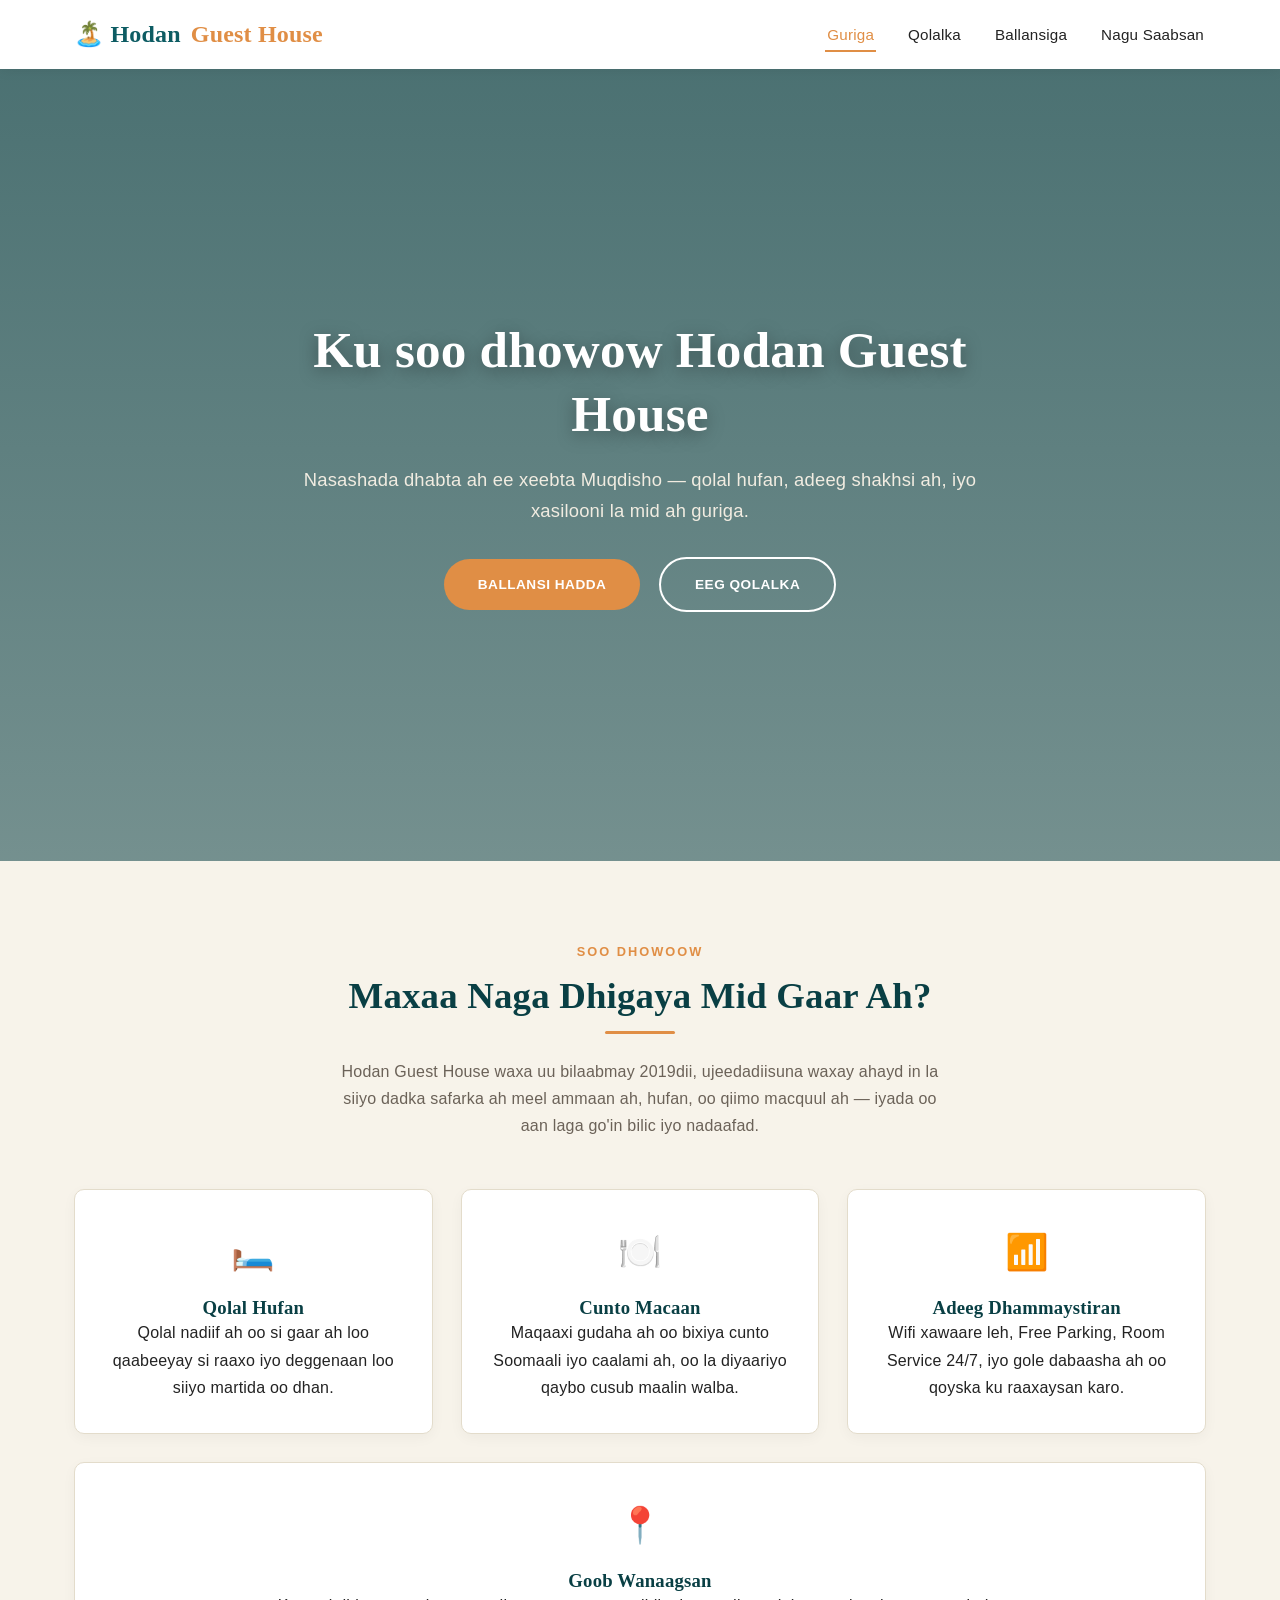
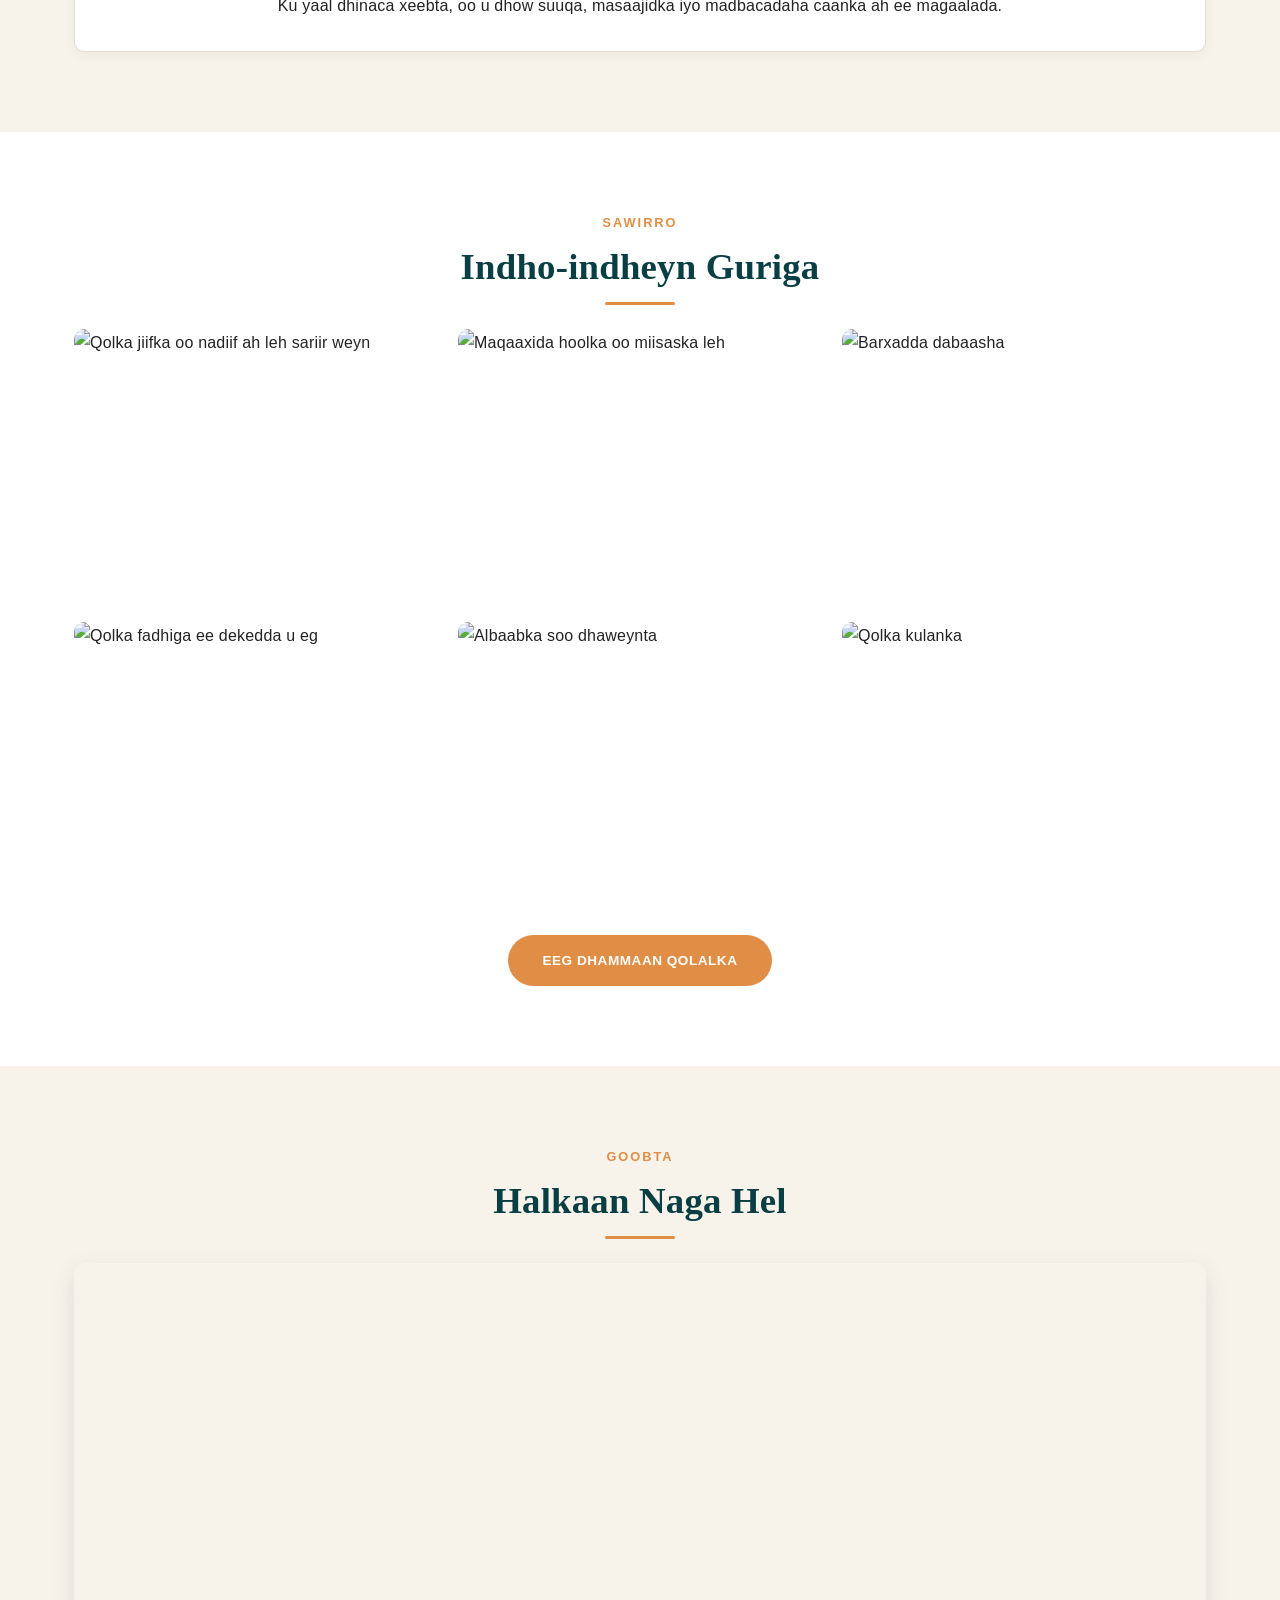
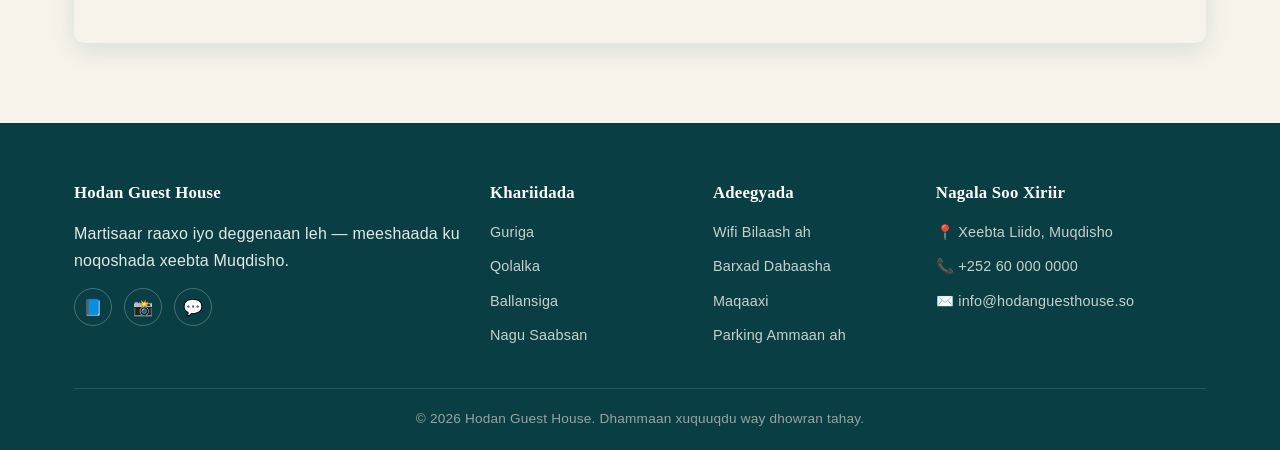
==== index.html @ 6d7d0644 "Add files via upload" ====
<!DOCTYPE html>
<html lang="so">
<head>
  <meta charset="UTF-8">
  <meta name="viewport" content="width=device-width, initial-scale=1.0">
  <title>Hodan Guest House | Bogga Hore</title>
  <link rel="stylesheet" href="style.css">
</head>
<body>
  <header class="site-header">
    <div class="nav-wrapper">
      <a href="index.html" class="logo">🏝️ Hodan <span>Guest House</span></a>
      <nav class="main-nav">
        <ul>
          <li><a href="index.html" class="active">Guriga</a></li>
          <li><a href="rooms.html">Qolalka</a></li>
          <li><a href="booking.html">Ballansiga</a></li>
          <li><a href="about.html">Nagu Saabsan</a></li>
        </ul>
      </nav>    
    </div>
  </header>
  <section class="hero">
    <div class="hero-content">
      <h1>Ku soo dhowow Hodan Guest House</h1>
      <p>Nasashada dhabta ah ee xeebta Muqdisho — qolal hufan, adeeg shakhsi ah, iyo xasilooni la mid ah guriga.</p>
      <a href="booking.html" class="btn">Ballansi Hadda</a>
      <a href="rooms.html" class="btn btn-outline">Eeg Qolalka</a>
    </div>
  </section>
  <main>
    <section id="overview">
      <div class="container">
        <span class="eyebrow">Soo Dhowoow</span>
        <h2 class="section-title">Maxaa Naga Dhigaya Mid Gaar Ah?</h2>
        <div class="divider"></div>
        <p class="section-sub">Hodan Guest House waxa uu bilaabmay 2019dii, ujeedadiisuna waxay ahayd in la siiyo dadka safarka ah meel ammaan ah, hufan, oo qiimo macquul ah — iyada oo aan laga go'in bilic iyo nadaafad.</p>

        <div class="overview-grid">
          <article class="overview-card">
            <div class="icon">🛏️</div>
            <h3>Qolal Hufan</h3>
            <p>Qolal nadiif ah oo si gaar ah loo qaabeeyay si raaxo iyo deggenaan loo siiyo martida oo dhan.</p>
          </article>
          <article class="overview-card">
            <div class="icon">🍽️</div>
            <h3>Cunto Macaan</h3>
            <p>Maqaaxi gudaha ah oo bixiya cunto Soomaali iyo caalami ah, oo la diyaariyo qaybo cusub maalin walba.</p>
          </article>
          <article class="overview-card">
            <div class="icon">📶</div>
            <h3>Adeeg Dhammaystiran</h3>
            <p>Wifi xawaare leh, Free Parking, Room Service 24/7, iyo gole dabaasha ah oo qoyska ku raaxaysan karo.</p>
          </article>
          <article class="overview-card">
            <div class="icon">📍</div>
            <h3>Goob Wanaagsan</h3>
            <p>Ku yaal dhinaca xeebta, oo u dhow suuqa, masaajidka iyo madbacadaha caanka ah ee magaalada.</p>
          </article>
        </div>
      </div>
    </section>
    <section class="bg-alt" id="gallery-preview">
      <div class="container">
        <span class="eyebrow">Sawirro</span>
        <h2 class="section-title">Indho-indheyn Guriga</h2>
        <div class="divider"></div>

        <div class="gallery-grid">
          <figure class="gallery-item">
            <img src="images/Qlka jiifka.jpeg" alt="Qolka jiifka oo nadiif ah leh sariir weyn">
            <figcaption class="gallery-caption">Qolka Deluxe</figcaption>
          </figure>
          <figure class="gallery-item">
            <img src="images/maqaaxida hoolka.jpeg" alt="Maqaaxida hoolka oo miisaska leh">
            <figcaption class="gallery-caption">Maqaaxida</figcaption>
          </figure>
          <figure class="gallery-item">
            <img src="images/barxada dabaasha.jpeg" alt="Barxadda dabaasha">
            <figcaption class="gallery-caption">Barxadda Dabaasha</figcaption>
          </figure>
          <figure class="gallery-item">
            <img src="images/aragga xeebta.jpeg" alt="Qolka fadhiga ee dekedda u eg">
            <figcaption class="gallery-caption">Aragga Xeebta</figcaption>
          </figure>
          <figure class="gallery-item">
            <img src="images/soo dhaweynta.jpeg" alt="Albaabka soo dhaweynta">
            <figcaption class="gallery-caption">Soo Dhaweynta</figcaption>
          </figure>
          <figure class="gallery-item">
            <img src="images/Qolka kolanka.jpeg" alt="Qolka kulanka">
            <figcaption class="gallery-caption">Qolka Kulanka</figcaption>
          </figure>
        </div>
        <div style="text-align:center; margin-top:40px;">
          <a href="rooms.html" class="btn">Eeg Dhammaan Qolalka</a>
        </div>
      </div>
    </section>
    <section id="location">
      <div class="container">
        <span class="eyebrow">Goobta</span>
        <h2 class="section-title">Halkaan Naga Hel</h2>
        <div class="divider"></div>
        <div class="embed-wrapper">
          <iframe src="https://www.google.com/maps?q=Mogadishu,Somalia&output=embed" loading="lazy" referrerpolicy="no-referrer-when-downgrade" title="Goobta Hodan Guest House"></iframe>
        </div>
      </div>
    </section>
  </main>
  <footer class="site-footer">
    <div class="container">
      <div class="footer-grid">
        <div>
          <h4>Hodan Guest House</h4>
          <p>Martisaar raaxo iyo deggenaan leh — meeshaada ku noqoshada xeebta Muqdisho.</p>
          <div class="social-links">
            <a href="https://facebook.com" target="_blank" rel="noopener" aria-label="Facebook">📘</a>
            <a href="https://instagram.com" target="_blank" rel="noopener" aria-label="Instagram">📸</a>
            <a href="https://wa.me/252600000000" target="_blank" rel="noopener" aria-label="WhatsApp">💬</a>
          </div>
        </div>
        <div>
          <h4>Khariidada</h4>
          <ul>
            <li><a href="index.html">Guriga</a></li>
            <li><a href="rooms.html">Qolalka</a></li>
            <li><a href="booking.html">Ballansiga</a></li>
            <li><a href="about.html">Nagu Saabsan</a></li>
          </ul>
        </div>
        <div>
          <h4>Adeegyada</h4>
          <ul>
            <li>Wifi Bilaash ah</li>
            <li>Barxad Dabaasha</li>
            <li>Maqaaxi</li>
            <li>Parking Ammaan ah</li>
          </ul>
        </div>
        <div>
          <h4>Nagala Soo Xiriir</h4>
          <ul>
            <li>📍 Xeebta Liido, Muqdisho</li>
            <li>📞 +252 60 000 0000</li>
            <li>✉️ info@hodanguesthouse.so</li>
          </ul>
        </div>
      </div>
      <div class="footer-bottom">
        &copy; 2026 Hodan Guest House. Dhammaan xuquuqdu way dhowran tahay.
      </div>
    </div>
  </footer>

</body>
</html>
---- style.css ----
*{ margin: 0; 
padding: 0; 
box-sizing: border-box;
}
html { 
  scroll-behavior: smooth;
}
body {
  font-family: 'Poppins', 'Segoe UI', sans-serif;
  background-color: #f7f3ea;
  color: #232323;
  line-height: 1.7;
  letter-spacing: 0.2px;
}
img {
    max-width: 100%;
     display: block; 
}
a { text-decoration: none; 
    color: inherit; 
}
ul, ol { 
   list-style: none;
}
h1, h2, h3, h4 {
  font-family: 'Playfair Display', Georgia, serif;
  color: #093f44;
  line-height: 1.25;
}
.container {
  width: 100%;
  max-width: 1180px;
  margin: 0 auto;
  padding: 0 24px;
}
header.site-header {
  position: sticky;
  top: 0;
  z-index: 999;
  background: #ffffff;
  box-shadow: 0 2px 12px rgba(0,0,0,0.06);
}
.nav-wrapper {
  display: flex;
  align-items: center;
  justify-content: space-between;
  padding: 14px 24px;
  max-width: 1180px;
  margin: 0 auto;
}
.logo {
  display: flex;
  align-items: center;
  gap: 10px;
  font-family: 'Playfair Display', Georgia, serif;
  font-size: 1.5rem;
  font-weight: 700;
  color: #0d5c63;
}
.logo span {
  color: #e08e45; 
}
nav.main-nav ul {
  display: flex;
  gap: 30px;
}
nav.main-nav a {
  font-weight: 500;
  font-size: 0.95rem;
  color: #232323;
  position: relative;
  padding: 6px 2px;
}
nav.main-nav a::after {
  content: '';
  position: absolute;
  left: 0; bottom: -3px;
  width: 0%;
  height: 2px;
  background: #e08e45;
}
nav.main-nav a:hover,
nav.main-nav a.active {
  color: #e08e45;
}
nav.main-nav a:hover::after,
nav.main-nav a.active::after {
  width: 100%;
}
.hero {
  position: relative;
  min-height: 88vh;
  display: flex;
  align-items: center;
  justify-content: center;
  text-align: center;
  color: #fff;
  background: linear-gradient(rgba(9,63,68,0.72), rgba(9,63,68,0.55)),
              url('images/Guriga.jpeg') center/cover no-repeat;
}
.hero-content { 
  max-width: 760px;
  padding: 0 20px; 
}
.hero h1 {
  color: #fff;
  font-size: 3.2rem;
  margin-bottom: 18px;
  text-shadow: 0 4px 18px rgba(0,0,0,0.35);
}
.hero p {
  font-size: 1.15rem;
  margin-bottom: 30px;
  color: #f1ece1;
}
.btn {
  display: inline-block;
  background: #e08e45;
  color: #fff;
  padding: 14px 34px;
  border-radius: 30px;
  font-weight: 600;
  letter-spacing: 0.5px;
  border: none;
  cursor: pointer;
  text-transform: uppercase;
  font-size: 0.85rem;
}
.btn:hover { 
  background: #0d5c63; 
  transform: translateY(-3px); 
  box-shadow: 0 8px 24px rgba(13, 92, 99, 0.12); 
}
.btn-outline {
  background: transparent;
  border: 2px solid #fff;
  margin-left: 14px;
}
.btn-outline:hover { 
  background: #fff; 
  color: #093f44; 
}
section {
  padding: 80px 0; 
}
.section-title {
  text-align: center;
  margin-bottom: 12px;
  font-size: 2.3rem;
}
.section-sub {
  text-align: center;
  color: #6b6258;
  max-width: 620px;
  margin: 0 auto 50px;
}
.eyebrow {
  display: block;
  text-align: center;
  text-transform: uppercase;
  letter-spacing: 2px;
  color: #e08e45;
  font-weight: 600;
  font-size: 0.8rem;
  margin-bottom: 10px;
}
.bg-alt { 
  background: #ffffff;
}
.overview-grid {
  display: flex;
  flex-wrap: wrap;
  gap: 28px;
  justify-content: center;
}
.overview-card {
  background: #ffffff;
  border: 1px solid #e3dccb;
  border-radius: 10px;
  padding: 32px 26px;
  flex: 1 1 280px;
  text-align: center;
  box-shadow: 0 4px 14px rgba(0,0,0,0.04);
}
.overview-card:hover {
  transform: translateY(-8px);
  box-shadow: 0 8px 24px rgba(13, 92, 99, 0.12);
  border-color: #e08e45;
}
.overview-card .icon { 
  font-size: 2.2rem; 
  margin-bottom: 14px; 
}
.gallery-grid {
  display: grid;
  grid-template-columns: repeat(3, 1fr);
  gap: 20px;
}
.gallery-item {
  position: relative;
  overflow: hidden;
  border-radius: 10px;
  aspect-ratio: 4/3;
}
.gallery-item img {
  width: 100%; 
  height: 100%;
  object-fit: cover;
}
.gallery-caption {
  position: absolute;
  inset: auto 0 0 0;
  background: linear-gradient(transparent, rgba(9,63,68,0.85));
  color: #fff;
  padding: 30px 16px 14px;
  font-weight: 600;
  transform: translateY(100%);
}
.gallery-item:hover .gallery-caption { 
  transform: translateY(0);
}
.rooms-grid {
  display: grid;
  grid-template-columns: repeat(3, 1fr);
  gap: 30px;
}
.room-card {
  background: #ffffff;
  border-radius: 10px;
  overflow: hidden;
  box-shadow: 0 4px 14px rgba(0,0,0,0.06);
  border: 1px solid #e3dccb;
}
.room-card:hover { 
  box-shadow: 0 8px 24px rgba(13, 92, 99, 0.12); 
}
.room-card img { 
  height: 200px; 
  object-fit: cover; 
  width: 100%;
}
.room-info { 
  padding: 22px; 
}
.room-price {
  color: #e08e45;
  font-weight: 700;
  font-size: 1.3rem;
  margin: 8px 0 12px;
}
.room-info ul li {
  font-size: 0.9rem;
  color: #6b6258;
  margin-bottom: 6px;
  padding-left: 18px;
  position: relative;
}
.room-info ul li::before {
  content: '✓';
  position: absolute; left: 0;
  color: #0d5c63;
  font-weight: 700;
}
.table-wrapper {
  overflow-x: auto; 
}
table.price-table {
  width: 100%;
  border-collapse: collapse;
  background: #ffffff;
  border-radius: 10px;
  overflow: hidden;
  box-shadow: 0 4px 14px rgba(0,0,0,0.06);
}
table.price-table caption {
  font-family: 'Playfair Display', Georgia, serif;
  font-size: 1.4rem;
  padding: 14px;
  color: #093f44;
}
table.price-table thead th {
  background: #0d5c63;
  color: #fff;
  padding: 14px 16px;
  text-align: left;
  font-weight: 600;
}
table.price-table tbody td,
table.price-table tbody th {
  padding: 13px 16px;
  border-bottom: 1px solid #e3dccb;
  font-size: 0.95rem;
}
table.price-table tbody tr:nth-child(even) {
  background: #f6f1e6; 
}
table.price-table tbody tr:hover { background: #f3c89a;
}
table.price-table tfoot td {
  padding: 12px 16px;
  font-style: italic;
  color: #6b6258;
  background: #f0ece1;
}
.form-wrapper {
  background: #ffffff;
  border-radius: 10px;
  padding: 40px;
  box-shadow: 0 8px 24px rgba(13, 92, 99, 0.12);
  max-width: 800px;
  margin: 0 auto;
}
form .form-grid {
  display: grid;
  grid-template-columns: 1fr 1fr;
  gap: 20px;
}
form fieldset {
  border: 1px solid #e3dccb;
  border-radius: 10px;
  padding: 20px;
  margin-bottom: 22px;
  grid-column: 1 / -1;
}
form legend {
  font-family: 'Playfair Display', Georgia, serif;
  color: #0d5c63;
  padding: 0 10px;
  font-size: 1.1rem;
}
.field-group {
  display: flex; 
  flex-direction: column;
  gap: 6px;
  margin-bottom: 18px; 
}
.field-group.full {
  grid-column: 1 / -1; 
}
label { 
  font-weight: 600; 
  font-size: 0.9rem; 
  color: #232323; 
}
input, select, textarea {
  font-family: 'Poppins', 'Segoe UI', sans-serif;
  padding: 12px 14px;
  border: 1px solid #e3dccb;
  border-radius: 6px;
  font-size: 0.95rem;
  background: #f7f3ea;
}
input:focus, select:focus, textarea:focus {
  outline: none;
  border-color: #e08e45;
  background: #fff;
  box-shadow: 0 0 0 3px rgba(224,142,69,0.18);
}
textarea {
  resize: vertical; 
  min-height: 110px; 
}
.radio-row, .checkbox-row {
  display: flex;
  gap: 24px;
  flex-wrap: wrap;
  margin-top: 6px;
}
.radio-row label, .checkbox-row label {
  display: flex;
  align-items: center;
  gap: 6px;
  font-weight: 400;
}
form .btn { 
  width: 100%; 
  padding: 15px; 
  font-size: 0.95rem; 
}
.faq-item {
  background: #ffffff;
  border: 1px solid #e3dccb;
  border-radius: 10px;
  margin-bottom: 16px;
  overflow: hidden;
}
.faq-item summary {
  padding: 18px 22px;
  font-weight: 600;
  cursor: pointer;
  color: #093f44;
  list-style: none;
  display: flex;
  justify-content: space-between;
  align-items: center;
}
.faq-item summary::after { 
  content: '+'; 
  font-size: 1.4rem; 
  color: #e08e45; 
}
.faq-item[open] summary::after { content: '−'; 
}
.faq-item p { 
  padding: 0 22px 18px; 
  color: #6b6258; 
}
.team-grid {
  display: grid;
  grid-template-columns: repeat(2, 1fr);
  gap: 30px;
}
.team-card {
  background: #ffffff;
  border-radius: 10px;
  padding: 30px;
  text-align: center;
  box-shadow: 0 4px 14px rgba(0,0,0,0.06);
  position: relative;
}
.team-avatar {
  width: 100px; 
  height: 100px;
  border-radius: 50%;
  margin: 0 auto 16px;
  background: #0d5c63;
  color: #fff;
  display: flex;
  align-items: center;
  justify-content: center;
  font-family: 'Playfair Display', Georgia, serif;
  font-size: 1.8rem;
}
.team-role {
  color: #e08e45;
  font-weight: 600;
  margin-bottom: 6px;
  font-size: 0.9rem;
  text-transform: uppercase;
  letter-spacing: 1px;
}
.team-id { 
  color: #6b6258;
  font-size: 0.85rem; 
}
.position-demo {
  position: relative;
  background: #ffffff;
  border: 1px dashed #e3dccb;
  border-radius: 10px;
  padding: 40px;
  min-height: 160px;
}
.pos-static { 
  position: static; 
  display: inline-block; 
  background: #f3c89a;  
  padding: 8px 14px; 
  border-radius: 6px; 
}
.pos-relative { 
  position: relative; 
  top: 10px; 
  left: 14px; 
  display: inline-block; 
  background: #e08e45; 
  color:#fff; 
  padding: 8px 14px; 
  border-radius: 6px; 
}
.pos-absolute { 
  position: absolute; 
  top: 14px; 
  right: 14px; 
  background: #0d5c63; 
  color: #fff; 
  padding: 8px 14px; 
  border-radius: 6px; 
}
.back-to-top:hover { 
  background: #e08e45; 
}
.embed-wrapper {
  border-radius: 10px;
  overflow: hidden;
  box-shadow: 0 8px 24px rgba(13, 92, 99, 0.12);
}
.embed-wrapper iframe, .embed-wrapper video {
  width: 100%;
  height: 380px;
  border: none;
  display: block;
}
footer.site-footer {
  background: #093f44;
  color: #e4e7e2;
  padding: 60px 0 20px;
}
.footer-grid {
  display: grid;
  grid-template-columns: 2fr 1fr 1fr 1.4fr;
  gap: 30px;
  margin-bottom: 30px;
}
.footer-grid h4 { 
  color: #fff; 
  margin-bottom: 16px; 
  font-size: 1.05rem; 
}
.footer-grid ul li { 
  margin-bottom: 10px; 
  font-size: 0.9rem; 
  color: #c9d0cb; 
}
.footer-grid ul li a:hover { 
  color: #e08e45; 
}
.social-links { 
  display: flex; 
  gap: 12px; 
  margin-top: 14px; 
}
.social-links a {
  width: 38px; 
  height: 38px;
  border: 1px solid rgba(255,255,255,0.25);
  border-radius: 50%;
  display: flex; 
  align-items: center; 
  justify-content: center;
}
.social-links a:hover { 
  background: #e08e45; 
  border-color: #e08e45; 
}
.footer-bottom {
  text-align: center;
  border-top: 1px solid rgba(255,255,255,0.12);
  padding-top: 18px;
  font-size: 0.85rem;
  color: #9aa39d;
}
.divider {
  width: 70px; 
  height: 3px;
  background: #e08e45;
  margin: 0 auto 24px;
  border-radius: 3px;
}
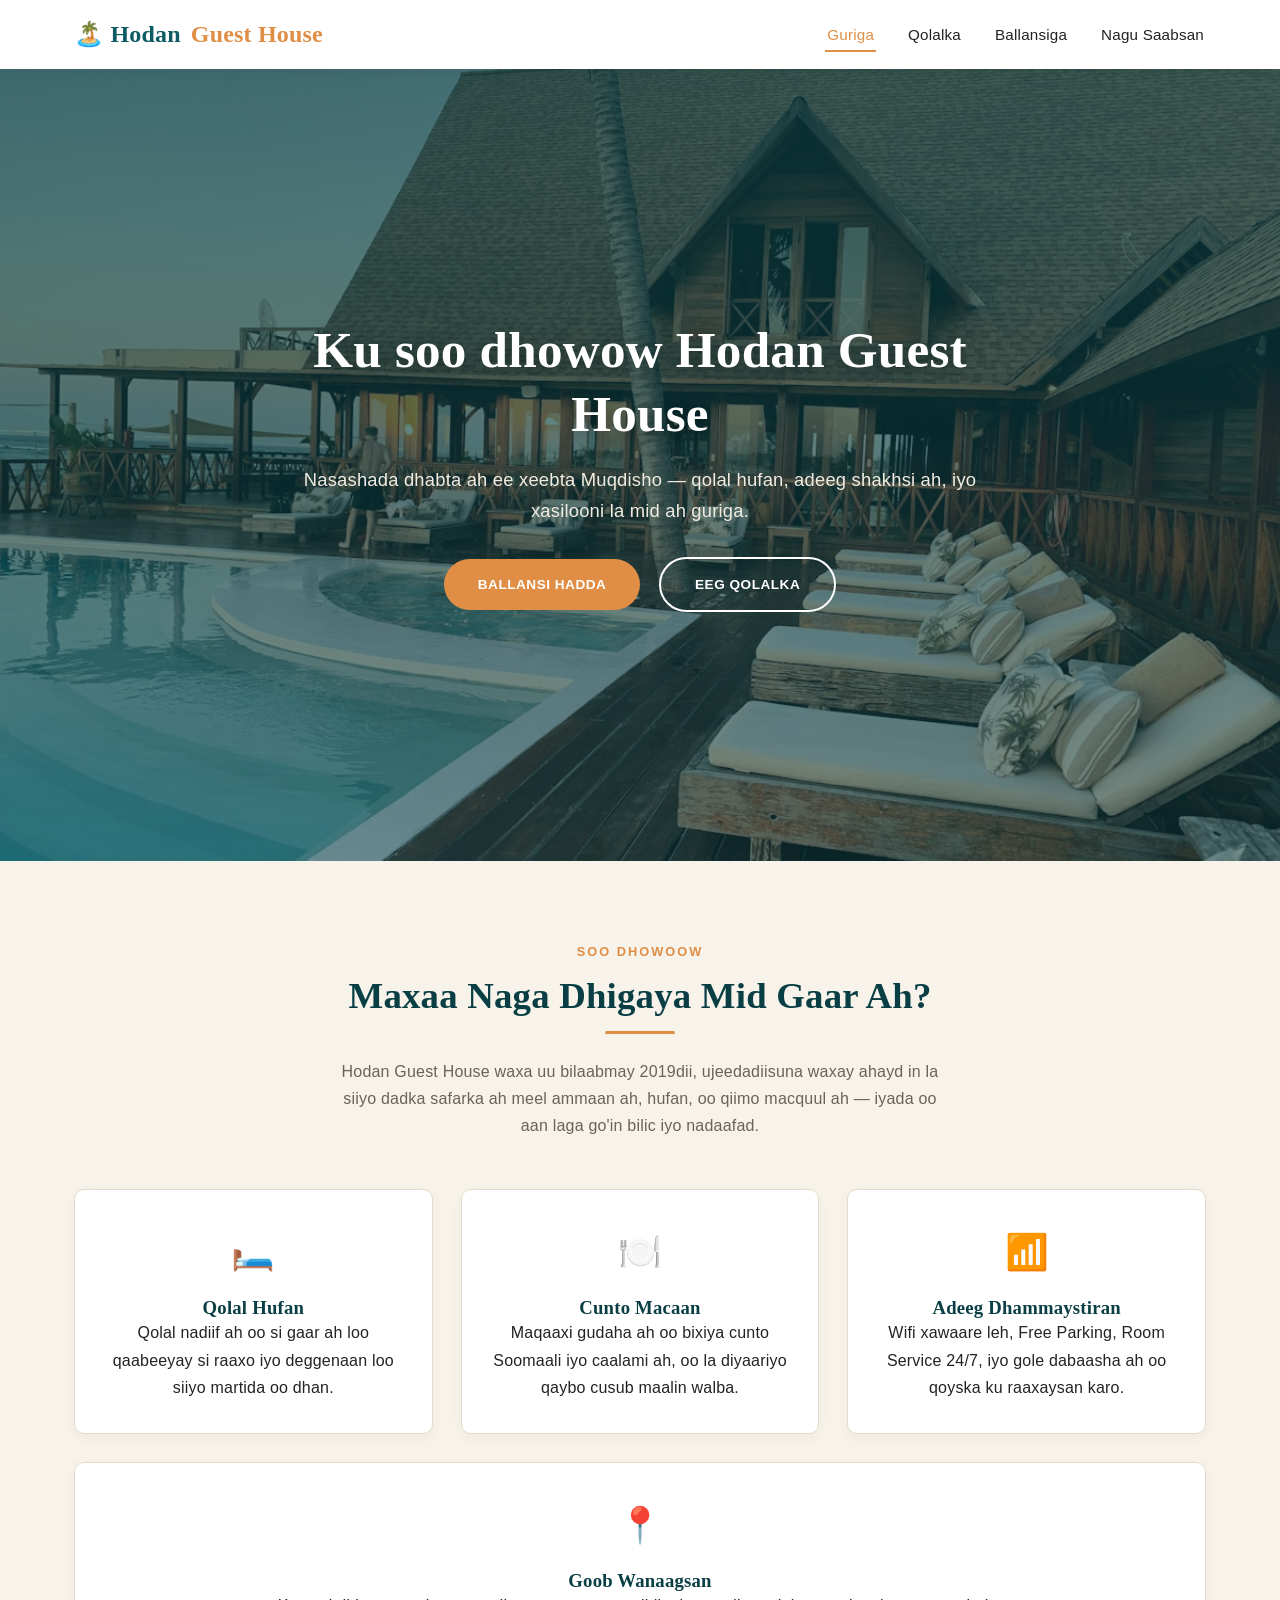
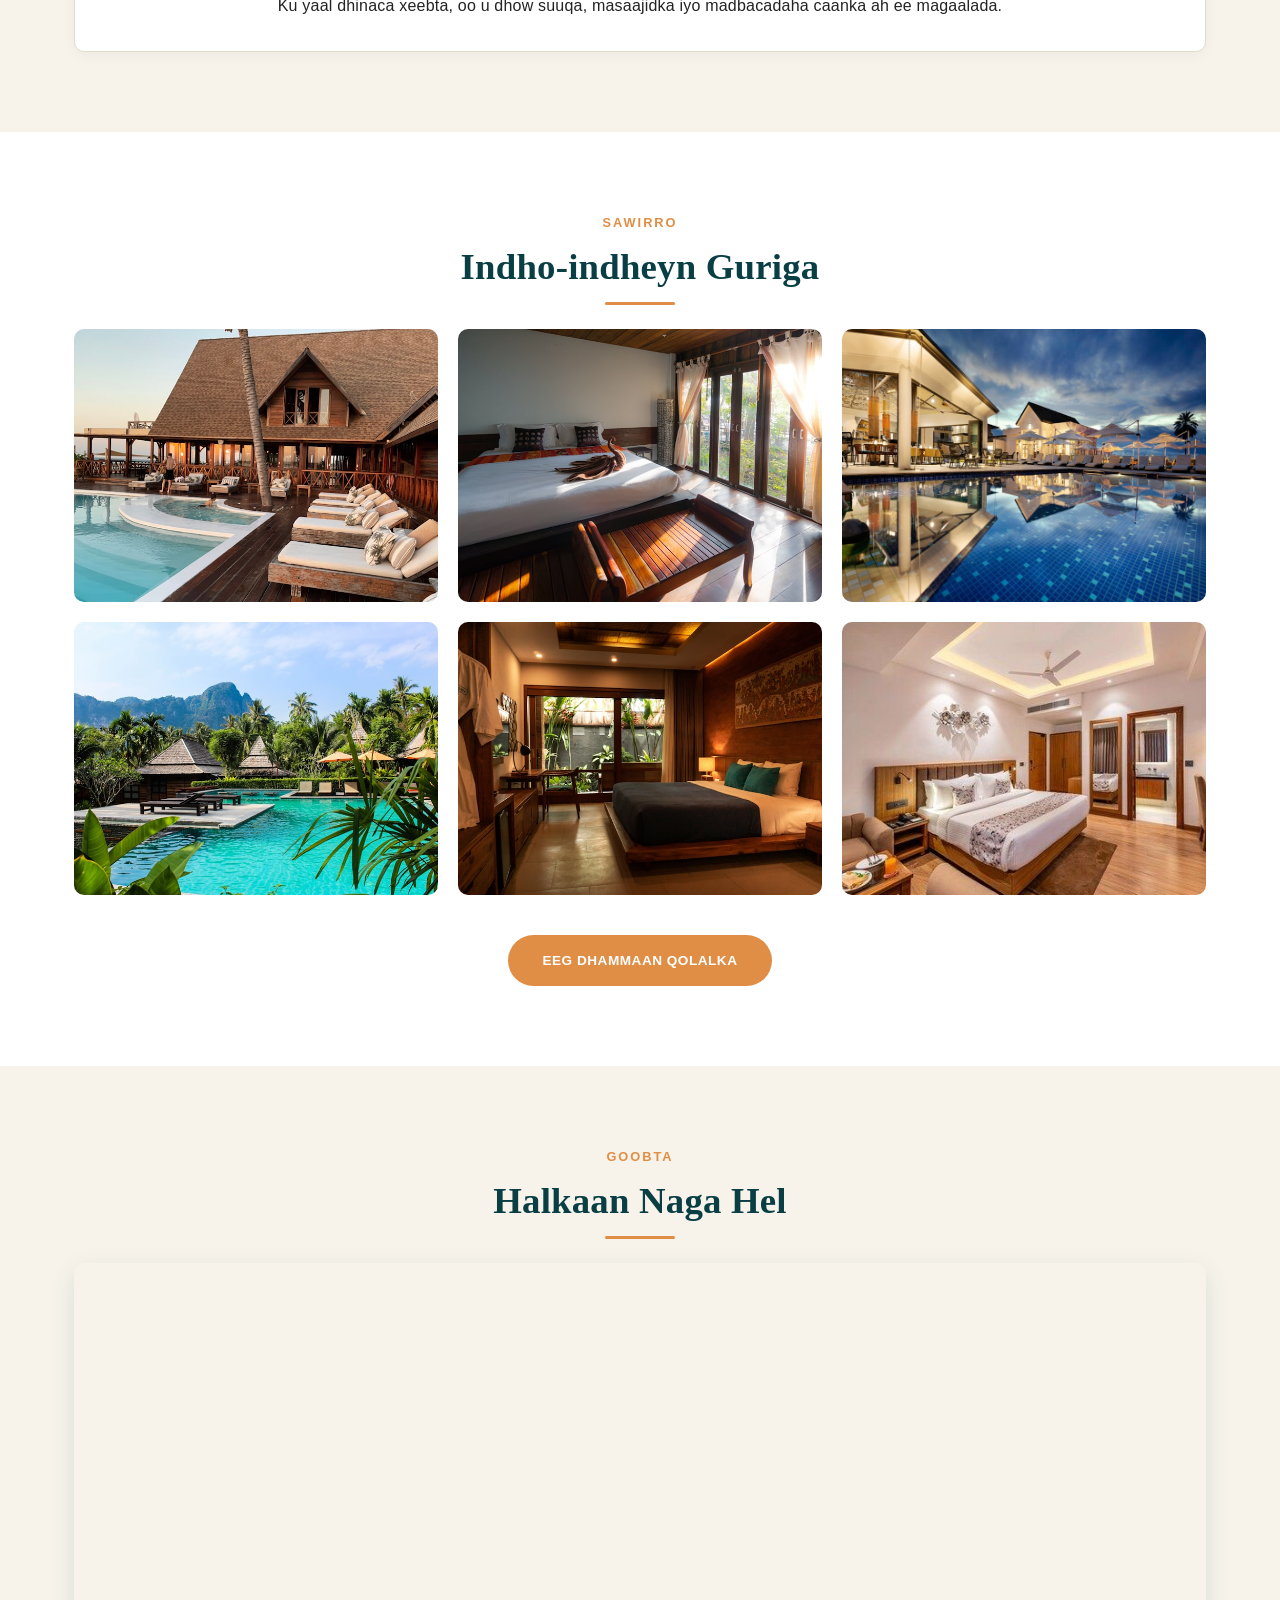
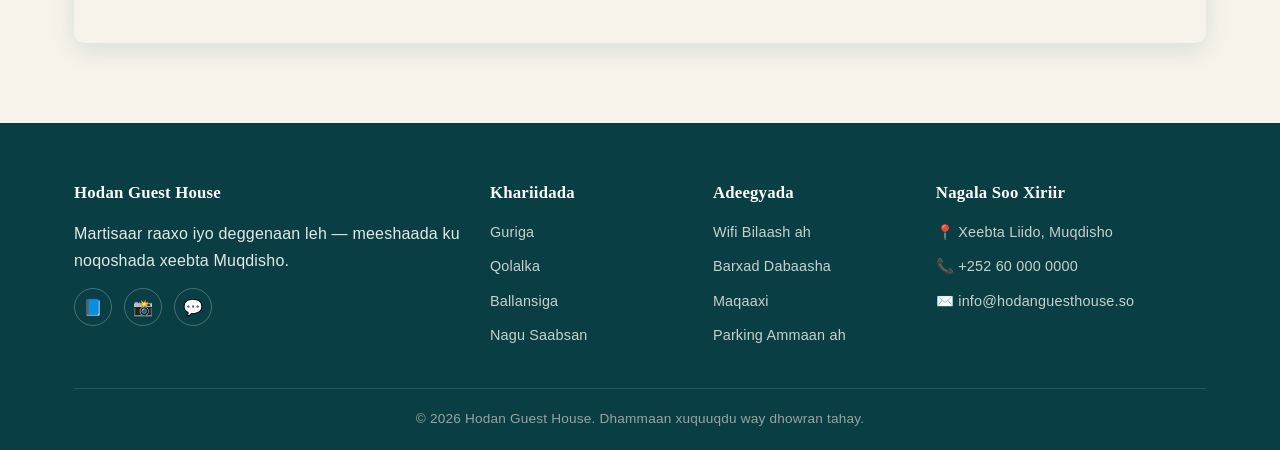
==== commit 9894c0b9: "Add files via upload" ====
--- a/index.html
+++ b/index.html
@@ -68,27 +68,27 @@
 
         <div class="gallery-grid">
           <figure class="gallery-item">
-            <img src="images/Qlka jiifka.jpeg" alt="Qolka jiifka oo nadiif ah leh sariir weyn">
+            <img src="Qlka jiifka.jpg" alt="Qolka jiifka oo nadiif ah leh sariir weyn">
             <figcaption class="gallery-caption">Qolka Deluxe</figcaption>
           </figure>
           <figure class="gallery-item">
-            <img src="images/maqaaxida hoolka.jpeg" alt="Maqaaxida hoolka oo miisaska leh">
+            <img src="maqaaxida hoolka.jpg" alt="Maqaaxida hoolka oo miisaska leh">
             <figcaption class="gallery-caption">Maqaaxida</figcaption>
           </figure>
           <figure class="gallery-item">
-            <img src="images/barxada dabaasha.jpeg" alt="Barxadda dabaasha">
+            <img src="barxada dabaasha.jpg" alt="Barxadda dabaasha">
             <figcaption class="gallery-caption">Barxadda Dabaasha</figcaption>
           </figure>
           <figure class="gallery-item">
-            <img src="images/aragga xeebta.jpeg" alt="Qolka fadhiga ee dekedda u eg">
+            <img src="aragga xeebta.jpg" alt="Qolka fadhiga ee dekedda u eg">
             <figcaption class="gallery-caption">Aragga Xeebta</figcaption>
           </figure>
           <figure class="gallery-item">
-            <img src="images/soo dhaweynta.jpeg" alt="Albaabka soo dhaweynta">
+            <img src="soo dhaweynta.jpg" alt="Albaabka soo dhaweynta">
             <figcaption class="gallery-caption">Soo Dhaweynta</figcaption>
           </figure>
           <figure class="gallery-item">
-            <img src="images/Qolka kolanka.jpeg" alt="Qolka kulanka">
+            <img src="Qolka kolanka.jpg" alt="Qolka kulanka">
             <figcaption class="gallery-caption">Qolka Kulanka</figcaption>
           </figure>
         </div>
--- a/style.css
+++ b/style.css
@@ -96,7 +96,7 @@
   text-align: center;
   color: #fff;
   background: linear-gradient(rgba(9,63,68,0.72), rgba(9,63,68,0.55)),
-              url('images/Guriga.jpeg') center/cover no-repeat;
+              url('Guriga.jpg') center/cover no-repeat;
 }
 .hero-content { 
   max-width: 760px;
@@ -208,13 +208,11 @@
   object-fit: cover;
 }
 .gallery-caption {
-  position: absolute;
   inset: auto 0 0 0;
   background: linear-gradient(transparent, rgba(9,63,68,0.85));
   color: #fff;
   padding: 30px 16px 14px;
   font-weight: 600;
-  transform: translateY(100%);
 }
 .gallery-item:hover .gallery-caption { 
   transform: translateY(0);
@@ -477,9 +475,6 @@
   padding: 8px 14px; 
   border-radius: 6px; 
 }
-.back-to-top:hover { 
-  background: #e08e45; 
-}
 .embed-wrapper {
   border-radius: 10px;
   overflow: hidden;
